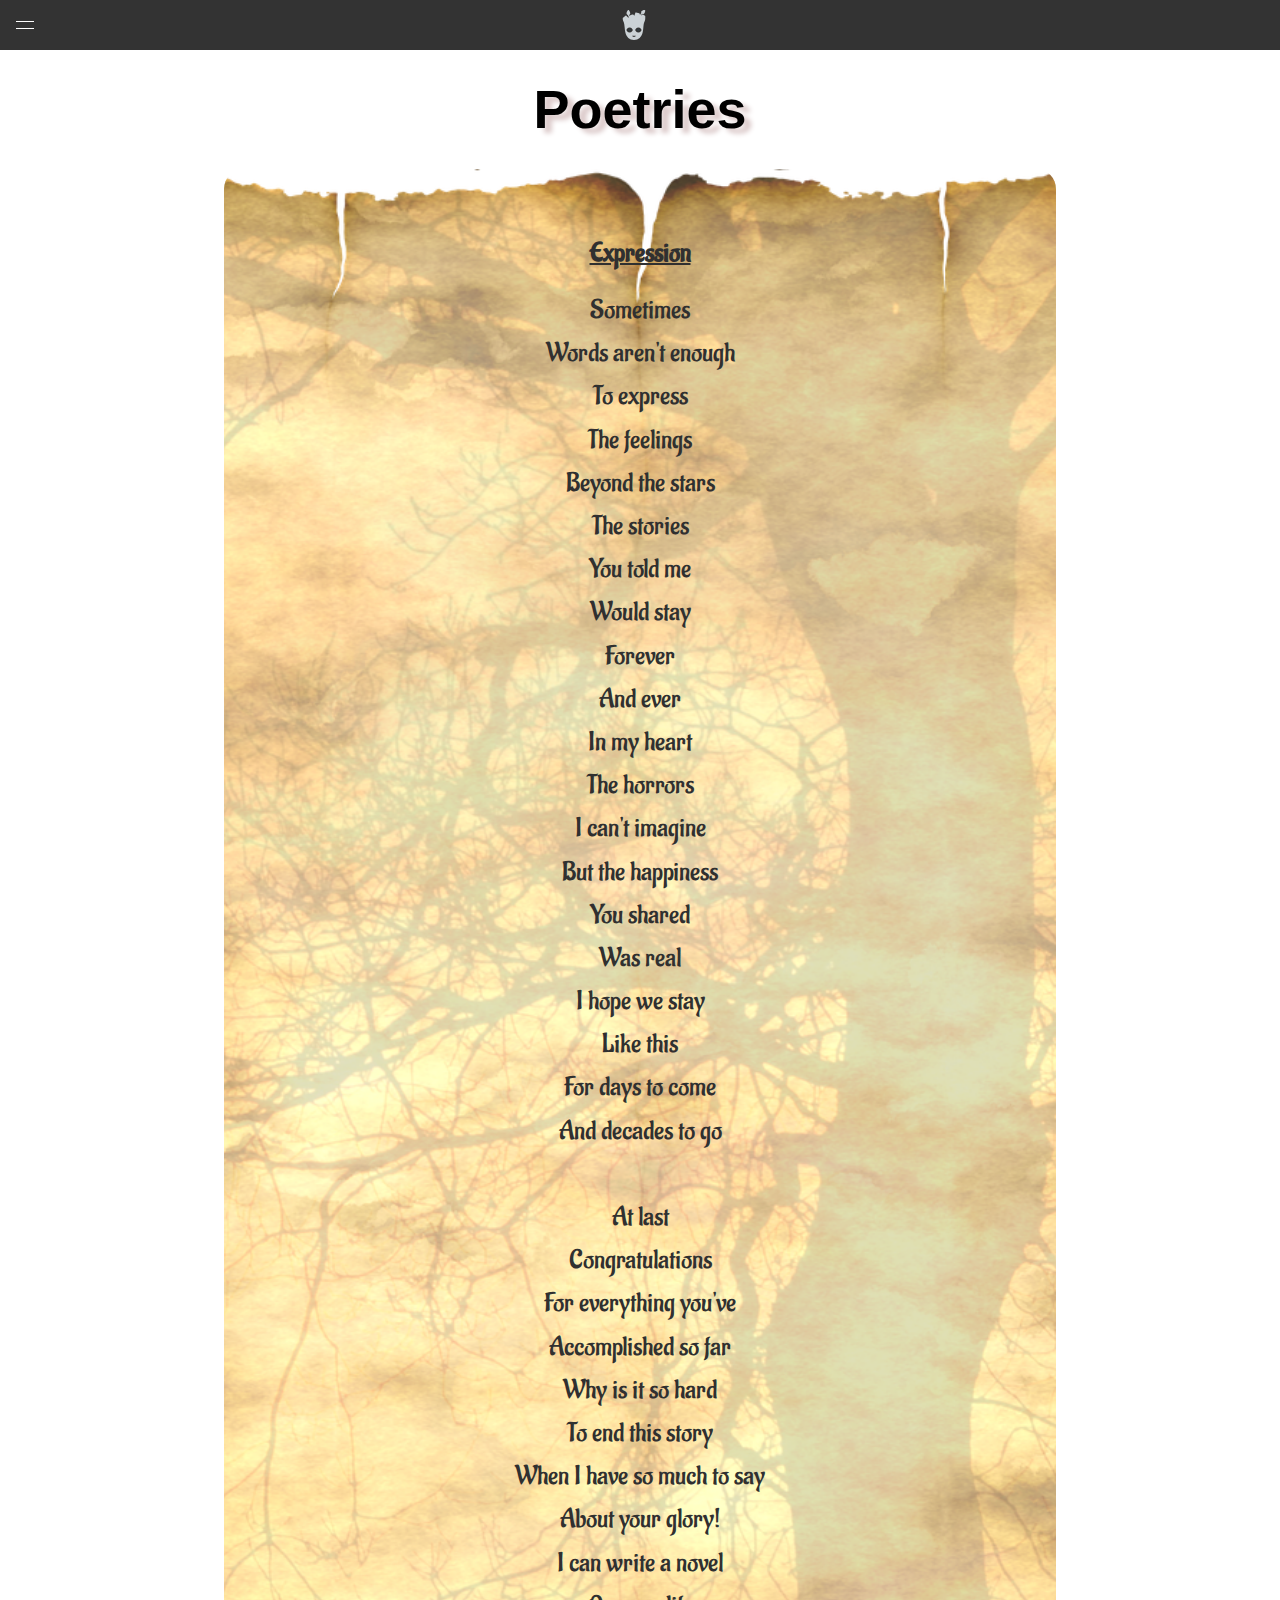
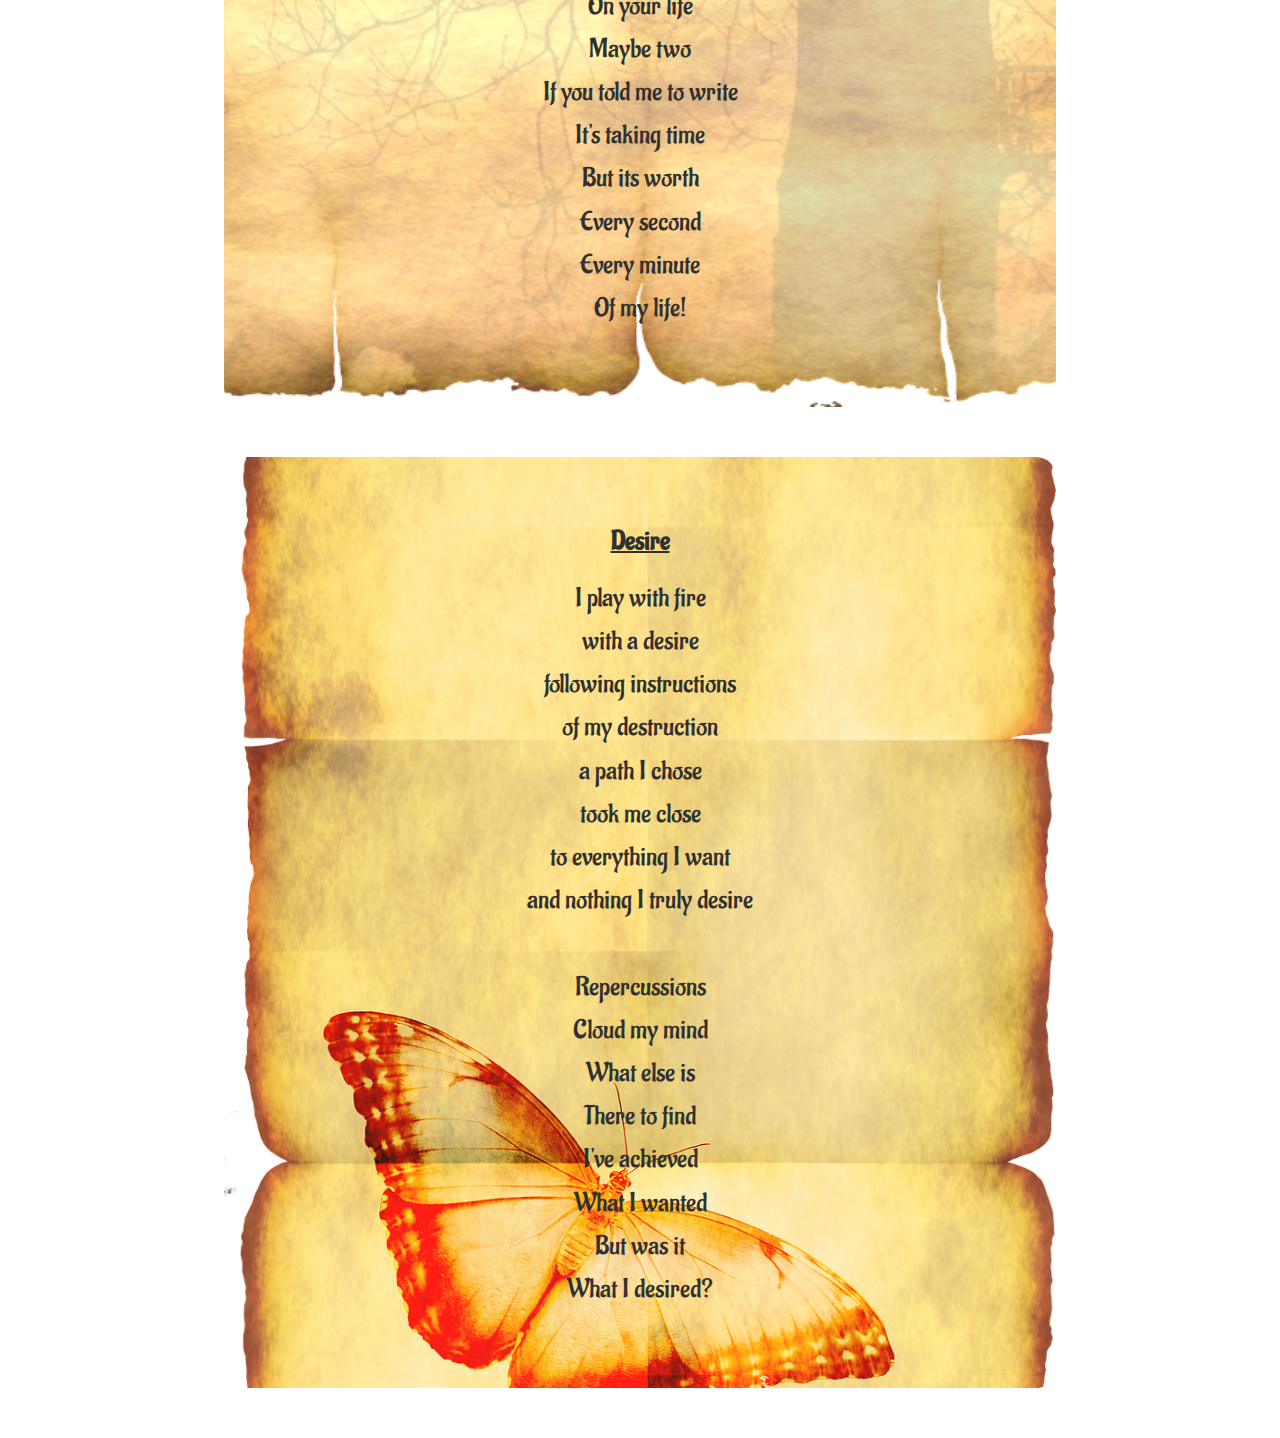
==== poems.html @ 34421e14 "Add files via upload" ====
<!DOCTYPE html>
<html lang="en">
<head>
    <meta charset="UTF-8">
    <meta name="viewport" content="width=device-width, initial-scale=1.0">
    <title>Poems</title>
    <link href="https://fonts.googleapis.com/css?family=Aladin&display=swap" rel="stylesheet">
    <link rel="stylesheet" href="style.css">
    <link rel="stylesheet" href="poem.css">
    <link rel="shortcut icon" type="image/png" href="/favicon.png">
</head>
<body>
<nav>
    <div class="navbar">
        <div class="burger-container">
            <div class="burger">
                <div class="bar topbar"></div>
                <div class="bar bottombar"></div>
            </div>
        </div>
        <div class="logo"><a href="/index.html"><img src="/logo.svg" alt="logo" width="30" height="30"></a></div>
        <ul class="menu">
            <li class="menu-item"><a href="/index.html">Home</a></li>
            <li class="menu-item"><a href="/Book/chp1.html">Book</a></li>
            <li class="menu-item"><a href="/index.html">About</a></li>
            <li class="menu-item"><a href="/index.html">Contact</a></li>
        </ul>
    </div>
</nav>
    <div class="poem-container">
        <h1>
            Poetries
        </h1>
        <div class="poem poem1">
          <h2>  Expression</h2>
<p>
Sometimes<br>
Words aren't enough<br>
To express<br>
The feelings<br>
Beyond the stars<br>
The stories<br>
You told me<br>
Would stay<br>
Forever<br>
And ever<br>
In my heart<br>



The horrors<br>
I can't imagine<br>
But the happiness<br>
You shared<br>
Was real<br>
I hope we stay<br>
Like this<br>
For days to come<br>
And decades to go<br>


<br>
At last<br>
Congratulations<br>
For everything you've<br>
Accomplished so far<br>
Why is it so hard<br>
To end this story<br>
When I have so much to say<br>
About your glory!<br>


I can write a novel<br>
On your life<br>
Maybe two<br>
If you told me to write<br>
It's taking time<br>
But its worth<br>
Every second<br>
Every minute<br>
Of my life!</p>
        </div>
        <div class="poem poem2">
        <h2>Desire</h2>
            <p>

I play with fire<br>
with a desire<br>
following instructions<br>
of my destruction<br>
a path I chose<br>
took me close<br>
to everything I want<br>
and nothing I truly desire<br><br>



Repercussions<br>
Cloud my mind<br>
What else is<br>
There to find<br>
I've achieved<br>
What I wanted<br>
But was it<br>
What I desired?</p>
        </div>
    </div>

    <script src="/loader.js"></script>
</body>
</html>
---- style.css ----
*,
*::before,
*::after {
    box-sizing: border-box;
}

/* Custom Properties */

:root {
    --ff-primary: 'Source Sans Pro', sans-serif;
    --ff-secondary: 'Source Code Pro', monospace;

    --fw-reg: 300;
    --fw-bold: 900;

    --clr-light: #fff;
    --clr-dark: #303030;
    --clr-accent: #5acc7c;

    --fs-h1: 3rem;
    --fs-h2: 2.25rem;
    --fs-h3: 1.25rem;
    --fs-body: 1rem;

    --bs: 0.25em 0.25em 0.75em rgba(0,0,0,.25),
          0.125em 0.125em 0.25em rgba(0,0,0,.15);
}

@media (min-width: 800px) {
    :root {
        --fs-h1: 4.5rem;
        --fs-h2: 3.75rem;
        --fs-h3: 1.5rem;
        --fs-body: 1.125rem;
    }
}

/* Preload styles */
.preload{
  width: 100%;
  height: 110vh;
  font-family: "Rochester", cursive;
  position: fixed;
  background: rgb(15, 15, 15);
  z-index: 99;
  color: rgb(240, 247, 243);
  text-align: center;
  line-height: 2;
  padding-top: 15vh;
  transition-property: opacity;
  transition-delay: 0.5s;
  transition-duration: 2s;
  overflow: hidden;
  top: 0;
}
.preload img{
  margin: 1em auto;
}
.preload > h2{
  font-family: "Rochester", cursive;
  font-size:2.5em;
  text-shadow: 5px 5px 5px black;
  margin-bottom: 5%;
  transition: all 1s;
}
.preload > h3{
  transition: all 1s;
}
.preload-book {
  top: 10%;
  -webkit-transform: translateY(-50%);
          transform: translateY(-50%);
  position: relative;
  margin: 0 auto;
  border: 5px solid #ecf0f1;
  width: 100px;
  height: 60px;
  transition: all 1s;
}
.book__page {
  position: absolute;
  left: 50%;
  top: -5px;
  margin: 0 auto;
  border-top: 5px solid #ecf0f1;
  border-bottom: 5px solid #ecf0f1;
  border-right: 5px solid #ecf0f1;
  background: #26a69a;
  width: 50px;
  height: 60px;
  -webkit-transform-origin: 0% 50%;
          transform-origin: 0% 50%;
  -webkit-animation: flip 1.2s infinite linear;
          animation: flip 1.2s infinite linear;
  -webkit-animation-fill-mode: forwards;
          animation-fill-mode: forwards;
}
.book__page:nth-child(1) {
  z-index: -1;
  -webkit-animation-delay: 1.4s;
          animation-delay: 1.4s;
}
.book__page:nth-child(2) {
  z-index: -2;
  -webkit-animation-delay: 2.8s;
          animation-delay: 2.8s;
}
.book__page:nth-child(3) {
  z-index: -3;
  -webkit-animation-delay: 4.2s;
          animation-delay: 4.2s;
}

@-webkit-keyframes flip {
  0% {
    -webkit-transform: perspective(600px) rotateY(0deg);
            transform: perspective(600px) rotateY(0deg);
  }
  20% {
    background: #a7ffeb;
  }
  29.9% {
    background: #a7ffeb;
  }
  30% {
    -webkit-transform: perspective(200px) rotateY(-90deg);
            transform: perspective(200px) rotateY(-90deg);
    background: #26a69a;
  }
  54.999% {
    opacity: 1;
  }
  55% {
    opacity: 0;
  }
  60% {
    -webkit-transform: perspective(200px) rotateY(-180deg);
            transform: perspective(200px) rotateY(-180deg);
    background: #26a69a;
  }
  100% {
    -webkit-transform: perspective(200px) rotateY(-180deg);
            transform: perspective(200px) rotateY(-180deg);
    background: #26a69a;
  }
}

@keyframes flip {
  0% {
    -webkit-transform: perspective(600px) rotateY(0deg);
            transform: perspective(600px) rotateY(0deg);
  }
  20% {
    background: #a7ffeb;
  }
  29.9% {
    background: #a7ffeb;
  }
  30% {
    -webkit-transform: perspective(200px) rotateY(-90deg);
            transform: perspective(200px) rotateY(-90deg);
    background: #26a69a;
  }
  54.999% {
    opacity: 1;
  }
  55% {
    opacity: 0;
  }
  60% {
    -webkit-transform: perspective(200px) rotateY(-180deg);
            transform: perspective(200px) rotateY(-180deg);
    background: #26a69a;
  }
  100% {
    -webkit-transform: perspective(200px) rotateY(-180deg);
            transform: perspective(200px) rotateY(-180deg);
    background: #26a69a;
  }
}
/* General styles */

body {
    background: var(--clr-light);
    color: var(--clr-dark);
    margin: 0;
    font-family: var(--ff-primary);
    font-size: var(--fs-body);
    line-height: 1.6;
}

section {
    padding: 5em 2em;
}

img {
    display: block;
    max-width: 100%;
}

strong{ font-weight: var(--fw-bold); }

.btn {
  display: inline-block;
  padding: .5em 2.5em;
  background: var(--clr-accent);
  color: var(--clr-dark);
  text-decoration: none;
  cursor: pointer;
  font-size: .8rem;
  text-transform: uppercase;
  letter-spacing: 2px;
  font-weight: var(--fw-bold);
  transition: transform 200ms ease-in-out;
}

.btn:hover {
  transform: scale(1.1);
}

/* Typography */

h1,
h2,
h3 {
    line-height: 1.1;
    margin: 0;
}

h1 { font-size: var(--fs-h1) }
h2 { font-size: var(--fs-h2) }
h3 { font-size: var(--fs-h3) }

.section-title{
    margin-bottom: .25em;
}

.section-title-intro{
    font-weight: var(--fw-reg);
}

.section-title-intro strong{
    display: block;
}

.section-subtitle{
    margin:0;
    font-size: var(--fs-h3);
}

.section-subtitle-intro,
.section-subtitle-about{
    background: var(--clr-accent);
    font-family: var(--ff-secondary);
    padding: .25em 1em;
    margin-bottom: 1em;
}

/* header */
.navbar{
    position: fixed;
    display: block;
    height: 50px;
    width: 100%;
    top: 0;
    left: 0;
    overflow: hidden;
    background: rgba(0, 0, 0, 0.8);
    transition: all 0.5s ease-out, background 1s ease-out;
    transition-delay: 0.2s;
    z-index: 1;
  }
  .burger-container{
    position: relative;
    display: inline-block;
    height: 50px;
    width: 50px;
    cursor: pointer;
    -webkit-transform: rotate(0deg);
            transform: rotate(0deg);
    -webkit-transition: all 0.3s cubic-bezier(0.4, 0.01, 0.165, 0.99);
    transition: all 0.3s cubic-bezier(0.4, 0.01, 0.165, 0.99);
    -webkit-user-select: none;
       -moz-user-select: none;
        -ms-user-select: none;
            user-select: none;
    -webkit-tap-highlight-color: transparent;
  }
  .burger{
    width: 18px;
    height: 8px;
    position: relative;
    display: block;
    margin: -4px auto 0;
    top: 50%;
  }
  .bar{
    width: 100%;
    height: 1px;
    display: block;
    position: relative;
    background: #FFF;
    -webkit-transition: all 0.3s cubic-bezier(0.4, 0.01, 0.165, 0.99);
    transition: all 0.3s cubic-bezier(0.4, 0.01, 0.165, 0.99);
    -webkit-transition-delay: 0s;
            transition-delay: 0s;
  }
  .topbar{
    transform: translateY(0px) rotate(0deg);
  }
  .bottombar{
    transform: translateY(6px) rotate(0deg);
  }
  .menu{
    position: relative;
    display: block;
    padding: 0px 48px 0;
    list-style: none;
    margin-top: 50px;
  }
  li.menu-item{
    border-bottom: 1px solid #333;
    margin-top: 8px;
    margin-bottom: 5px;
    -webkit-transform: scale(1.15) translateY(-30px);
            transform: scale(1.15) translateY(-30px);
    opacity: 0;
    -webkit-transition: opacity 0.6s cubic-bezier(0.4, 0.01, 0.165, 0.99), -webkit-transform 0.5s cubic-bezier(0.4, 0.01, 0.165, 0.99);
    transition: opacity 0.6s cubic-bezier(0.4, 0.01, 0.165, 0.99), -webkit-transform 0.5s cubic-bezier(0.4, 0.01, 0.165, 0.99);
    transition: transform 0.5s cubic-bezier(0.4, 0.01, 0.165, 0.99), opacity 0.6s cubic-bezier(0.4, 0.01, 0.165, 0.99);
    transition: transform 0.5s cubic-bezier(0.4, 0.01, 0.165, 0.99), opacity 0.6s cubic-bezier(0.4, 0.01, 0.165, 0.99), -webkit-transform 0.5s cubic-bezier(0.4, 0.01, 0.165, 0.99);
  }
  .navbar ul.menu li.menu-item:nth-child(1) {
    -webkit-transition-delay: 0.49s;
    transition-delay: 0.49s;
  }
  .navbar ul.menu li.menu-item:nth-child(2) {
    -webkit-transition-delay: 0.42s;
    transition-delay: 0.42s;
  }
  .navbar ul.menu li.menu-item:nth-child(3) {
    -webkit-transition-delay: 0.35s;
    transition-delay: 0.35s;
  }
  .navbar ul.menu li.menu-item:nth-child(4) {
    -webkit-transition-delay: 0.28s;
    transition-delay: 0.28s;
  }
  .navbar ul.menu li.menu-item:nth-child(5) {
    -webkit-transition-delay: 0.21s;
    transition-delay: 0.21s;
  }
  .navbar ul.menu li.menu-item:nth-child(6) {
    -webkit-transition-delay: 0.14s;
    transition-delay: 0.14s;
  }
  .navbar ul.menu li.menu-item:nth-child(7) {
    -webkit-transition-delay: 0.07s;
    transition-delay: 0.07s;
  }
  .navbar ul.menu li.menu-item a {
    display: block;
    position: relative;
    color: lightgrey;
    font-family: var(--ff-primary);
    font-weight: var(--fw-bold);
    text-decoration: none;
    font-size: 20px;
    line-height: 2.35;
    font-weight: 200;
    width: 100%;
    padding-left:20px;
  }
  .navbar ul.menu li.menu-item a:hover{
    color: #fff;
  }
  .logo:hover{
    background-color: rgb(0, 0, 0);
    border-radius: 5px;
  }
  .menu-opened{
    height: 100%;
    background-color: #000;
    -webkit-transition: all 0.3s ease-in, background 0.5s ease-in;
    transition: all 0.3s ease-in, background 0.5s ease-in;
    -webkit-transition-delay: 0.25s;
            transition-delay: 0.25s;
  }
  .navbar.menu-opened .burger-container {
    -webkit-transform: rotate(90deg);
    transform: rotate(90deg);
  }
  .navbar.menu-opened .burger-container .burger .bar {
    -webkit-transition: all 0.4s cubic-bezier(0.4, 0.01, 0.165, 0.99);
    transition: all 0.4s cubic-bezier(0.4, 0.01, 0.165, 0.99);
    -webkit-transition-delay: 0.2s;
    transition-delay: 0.2s;
  }
  .navbar.menu-opened .burger-container .burger .topbar {
    -webkit-transform: translateY(4px) rotate(45deg);
    transform: translateY(4px) rotate(45deg);
  }
  .navbar.menu-opened .burger-container .burger .bottombar {
    -webkit-transform: translateY(3px) rotate(-45deg);
            transform: translateY(3px) rotate(-45deg);
  }
  .navbar.menu-opened ul.menu li.menu-item {
    -webkit-transform: scale(1) translateY(0px);
    transform: scale(1) translateY(0px);
    opacity: 1;
  }
  .logo{
    position: absolute;
    text-align: center;
    top:0;
    left: 48%;
    padding:5px;
    padding-top:10px;
    transition: all 1s;
    cursor: pointer;
  }

/* Intro Section */

.intro{
    position: relative;
    margin-top: 50px;
}

.intro-img{
    box-shadow: var(--bs);
}

.section-subtitle-intro{
    display: inline-block;
}

@media (min-width: 600px) {
    .intro {
        display: grid;
        width: min-content;
        margin: 0 auto;
        grid-column-gap: 1em;
        grid-template-areas:
            "img title"
            "img subtitle";
        grid-template-columns: min-content max-content;
        margin-top: 50px;
    }

    .intro-img {
        grid-area: img;
        min-width: 250px;
        position: relative;
    }

    .section-subtitle-intro {
        align-self: start;
        grid-column: -1 / 1;
        grid-row: 2;
        text-align: right;
        position: relative;
        left: -1.5em;
        width: calc(100% + 1.5em);
    }
}

/* Book Section */
.my-book{
    background-color: var(--clr-dark);
    background-image: url(/images/book-back.jpg);
    background-size: cover;
    background-position: center;
    background-blend-mode: multiply;
    color: var(--clr-light);
    text-align: center;
}

.section-title-book, .section-title-about{
    color:var(--clr-accent);
    position: relative;
}

.section-title-book::after,
.section-title-about::after {
    content: '';
    display: block;
    width: 2em;
    height: 1px;
    margin: 0.5em auto 1em;
    background: var(--clr-light);
    opacity: 0.25;
}
.book-container{
  margin-bottom:4em;
}

.books{
  max-width: 600px;
  margin: 0 auto;
}
/* Style for 3d book */

.book {
    position: relative;
    width: 30vh;
    height: 40vh;
    margin: 30px auto;
    margin-bottom:50px;
    border-radius: 2px 4px 4px 2px;
    box-shadow: 0 0 5px 0 rgba(0, 0, 0, 0.2), -1px 4px 4px 0 rgba(0, 0, 0, 0.3);
    background: #1e1e1e;
    background: url("/images/book-cover.jpg") no-repeat center center/cover;
    /* background: linear-gradient(45deg, #1e1e1e 0%, #4f4f4f 100%); */
    filter: progid:DXImageTransform.Microsoft.gradient( startColorstr='#1e1e1e', endColorstr='#4f4f4f',GradientType=1 );
}

.book:before {
    content: '';
    display: block;
    position: absolute;
    width: 20px;
    top: 0;
    left: 0;
    bottom: 0;
    border-radius: 2px 0 0 2px;
    /* http://colorzilla.com/gradient-editor/#ffffff+45,000000+49&0+0,0.15+20,0.15+84,0+100 */
    background: -webkit-gradient(linear, left top, right top, from(rgba(255, 255, 255, 0)), color-stop(20%, rgba(255, 255, 255, 0.1)), color-stop(45%, rgba(255, 255, 255, 0.1)), color-stop(49%, rgba(0, 0, 0, 0.15)), color-stop(84%, rgba(0, 0, 0, 0.15)), to(rgba(0, 0, 0, 0)));
    background: linear-gradient(to right, rgba(255, 255, 255, 0) 0%, rgba(255, 255, 255, 0.1) 20%, rgba(255, 255, 255, 0.1) 45%, rgba(0, 0, 0, 0.15) 49%, rgba(0, 0, 0, 0.15) 84%, rgba(0, 0, 0, 0) 100%);
    filter: progid:DXImageTransform.Microsoft.gradient( startColorstr='#00ffffff', endColorstr='#00000000',GradientType=1 );
  }

  /* Poem section */
  .my-poems{
    text-align: center;
    min-height: 70vh;
    background-color: var(--clr-light);
    background-image: url(/poem-back.jpg);
    background-blend-mode: multiply;
  }
  .poems p{
    max-width:450px;
    margin: 2em auto;
    font-size: large;
  }
  .my-poems .btn{
    margin-top: 3em;;
  }

  /* About Groot */

  .about-container{
    background-color: var(--clr-dark);
    background-size: cover;
    background-blend-mode: multiply;
    color: var(--clr-light);
    text-align: center;
  }
  .about-groot {
    max-width: 1000px;
    margin: 0 auto;
}

.about-groot-img {
  margin: auto;
    box-shadow: var(--bs);
}
@media (min-width: 600px) {
    .about-groot {
        display: grid;
        grid-template-columns: 1fr 200px;
        grid-template-areas:
            "title img"
            "subtitle img"
            "text img";
        grid-column-gap: 2em;
    }

    .section-title-about {
        grid-area: title;
    }

    .section-subtitle-about {
        grid-column: 1 / -1;
        grid-row: 2;
        position: relative;
        left: -1em;
        /* width: calc(50% + 2em); */
        padding-left: 1em;
        padding-right: calc(200px + 2em);
    }

    .about-groot-img {
        grid-area: img;
        position: relative;
        margin: 0 auto;
    }
}

/* Footer */

.footer {
  background: #111;
  color: var(--clr-accent);
  text-align: center;
  padding: 2.5em 0;
}

.footer a {
  color: inherit;
  text-decoration: none;
}

.footer-link {
  font-size: var(--fs-h3);
  font-weight: var(--fw-bold);
}

.footer-link:hover,
.social-list-link:hover {
  opacity: .7;
}

.footer-link:hover {
  text-decoration: underline;
}

.social-list {
  list-style: none;
  display: flex;
  justify-content: center;
  margin: 2em 0;
  padding: 0;
}
---- poem.css ----
.poem-container h1{
    font-family:"Mukta", sans-serif;
    color:#000;
    font-weight:bold;
    font-size:3em;
    text-align: center;
    margin-top: 80px;
    margin-bottom: 30px;
    text-shadow:7px 5px 5px rgb(219, 201, 201);
}
.poem-container{
    display: flex;
    flex-direction: column;
    justify-content: space-evenly;
    align-items: center;
    text-align: center;
}
.poem p,.poem h2{
    font-family: 'Aladin', cursive;
    margin-top: 20px;
    font-size:1.2em;
}
.poem h2{
    text-decoration: underline;
    font-size:1.6em;
}
.poem{
    padding: 30px;
    width: 92%;
    padding: 50px;
    border-radius: 20px;
}
.poem1{
    min-height:80vh;
    background: url("/images/poemsimg3.png") no-repeat center  center/cover;
}
.poem2{
    min-height:80vh;
    margin-top:50px;
    padding-top: 50px;
    margin-bottom: 50px;
    background: url("/images/poemsimg2.png") no-repeat center center/cover;
}

@media screen and (min-width:820px){
    .poem p,.poem h2{
        font-size:1.5em;
    }
    .poem{
        width: 65%;
    }
}
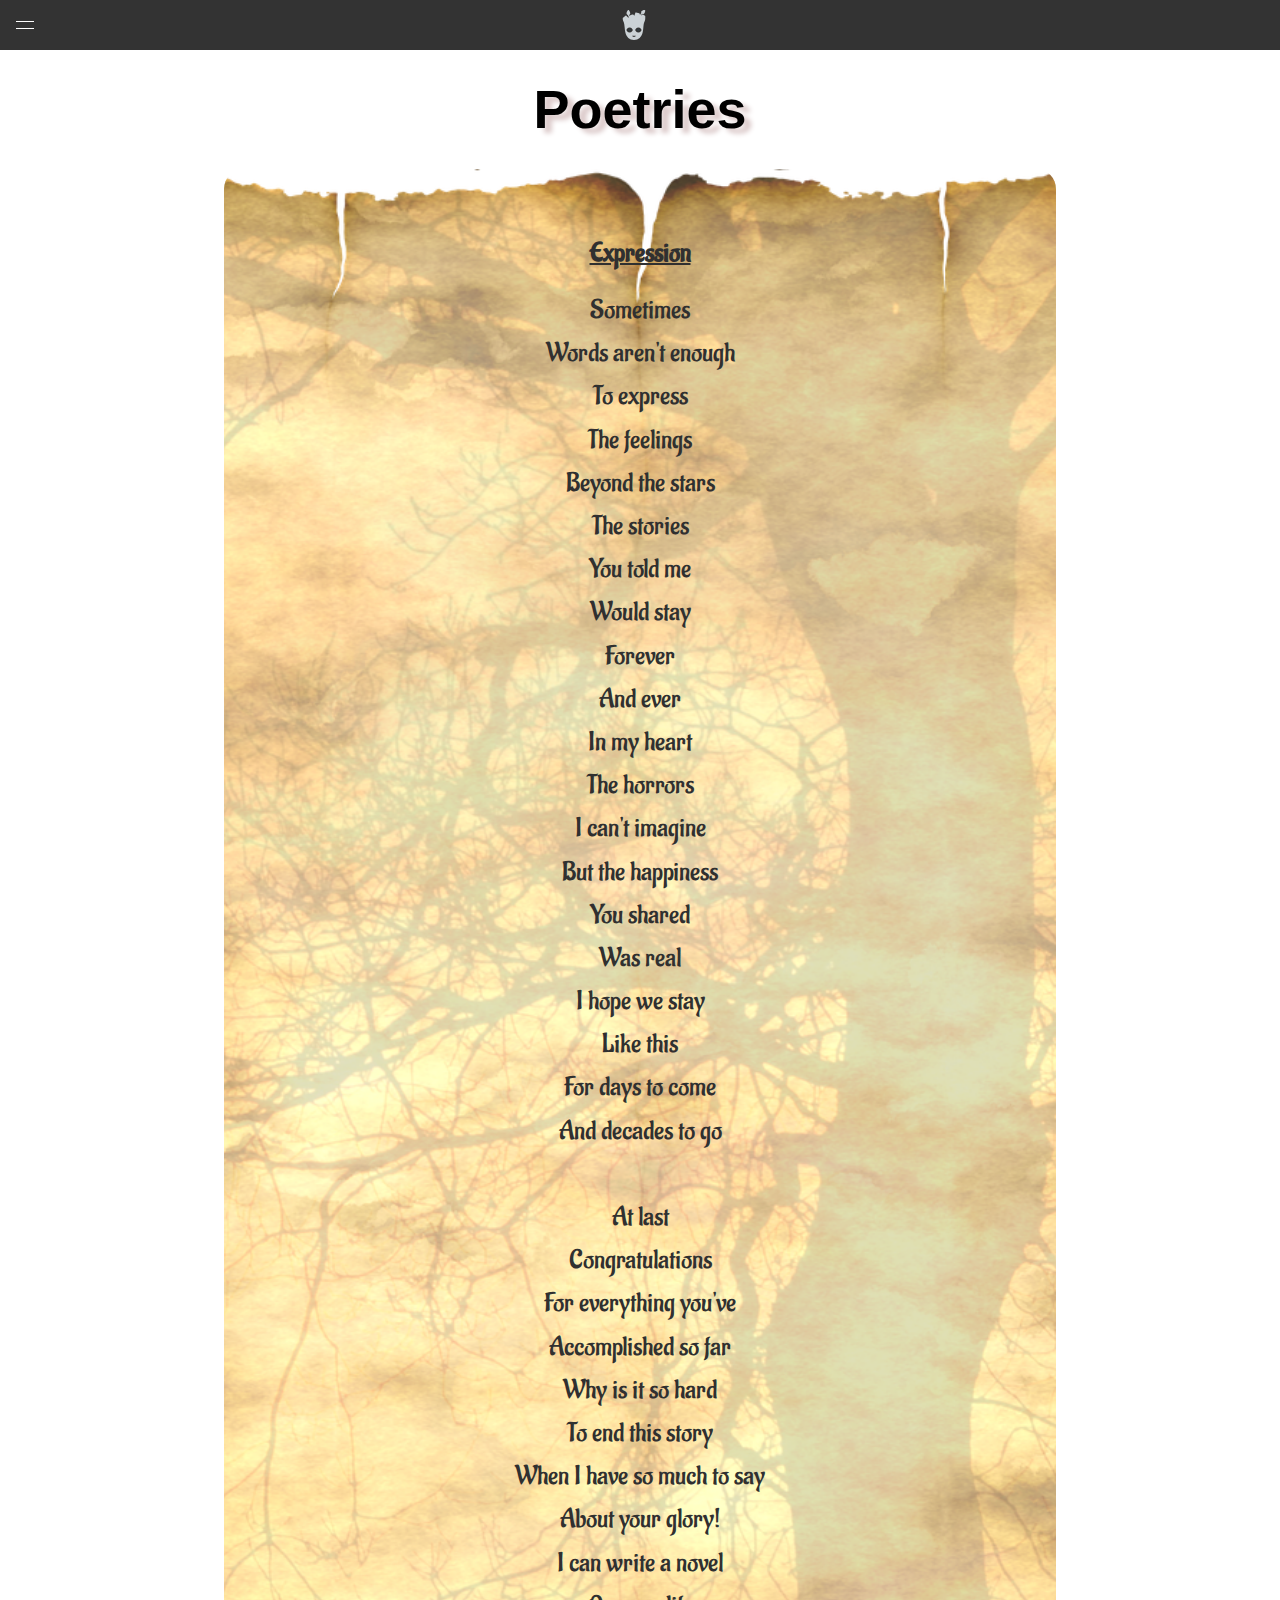
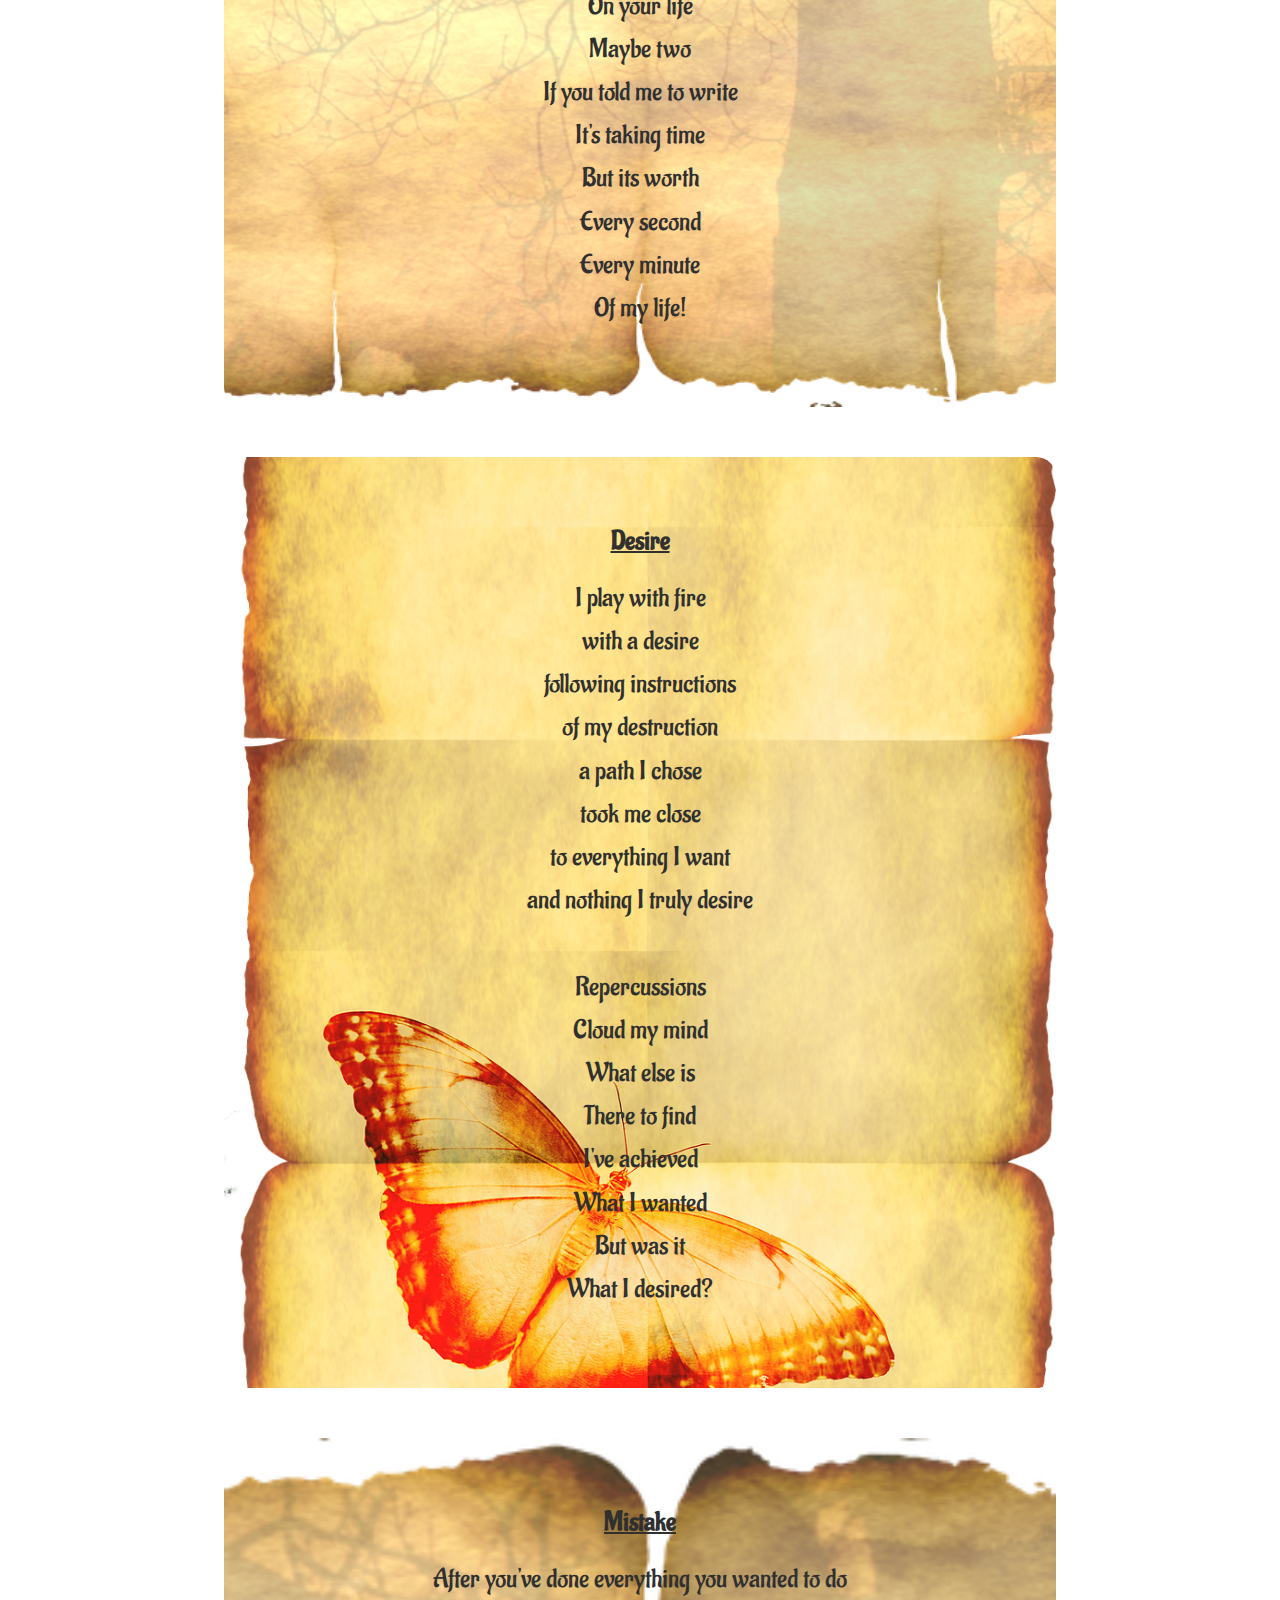
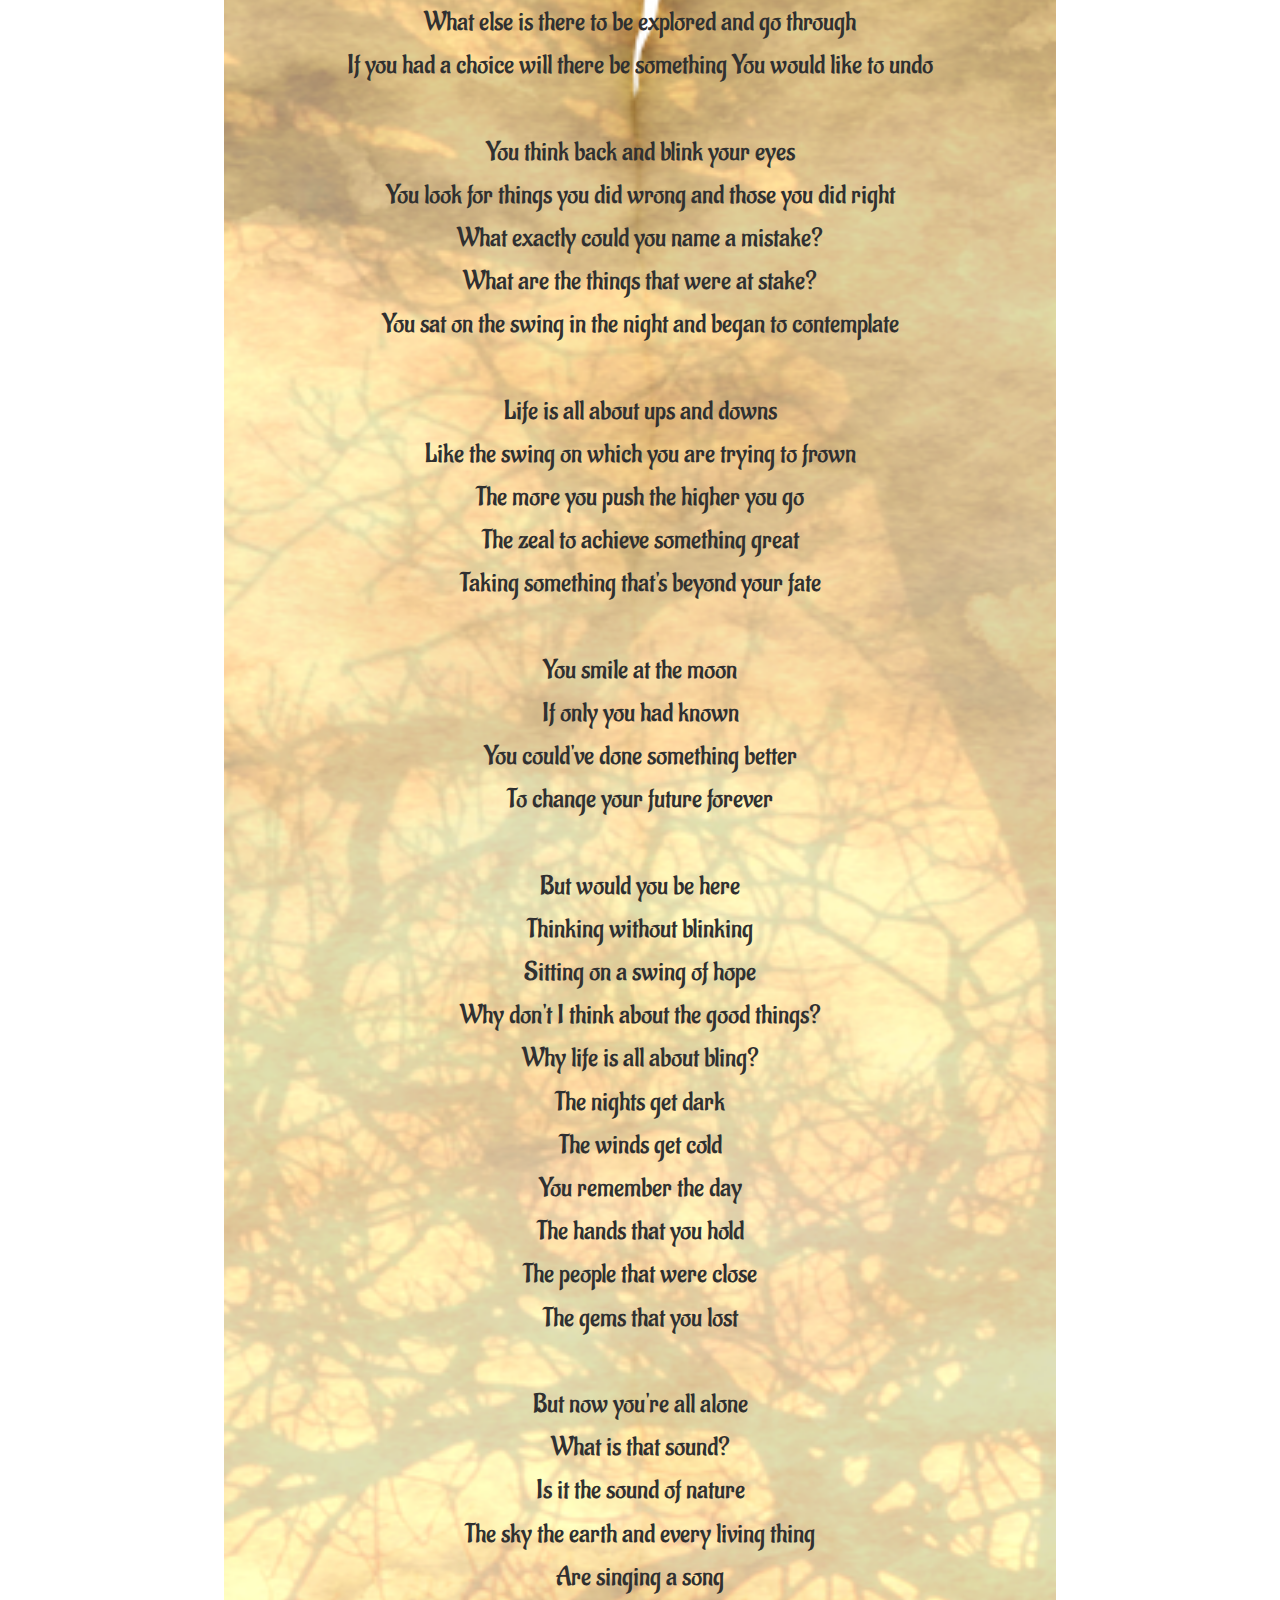
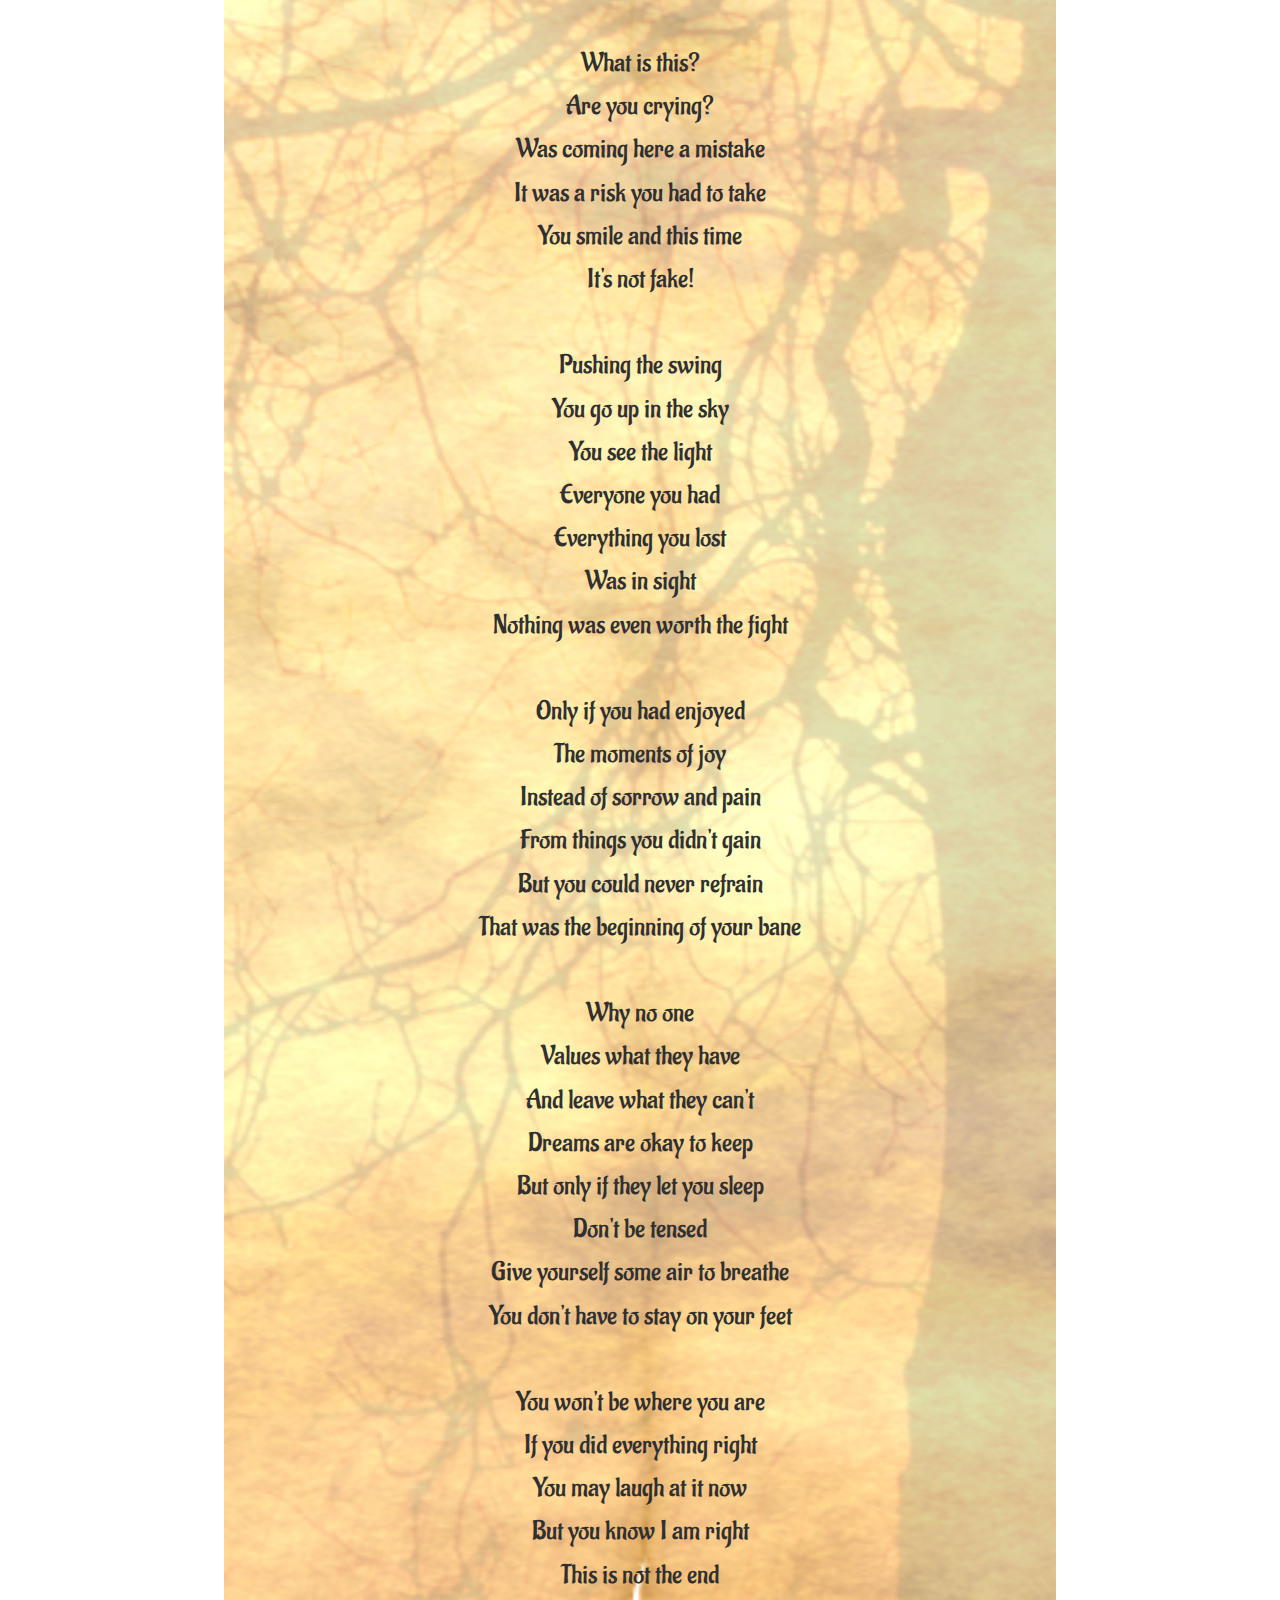
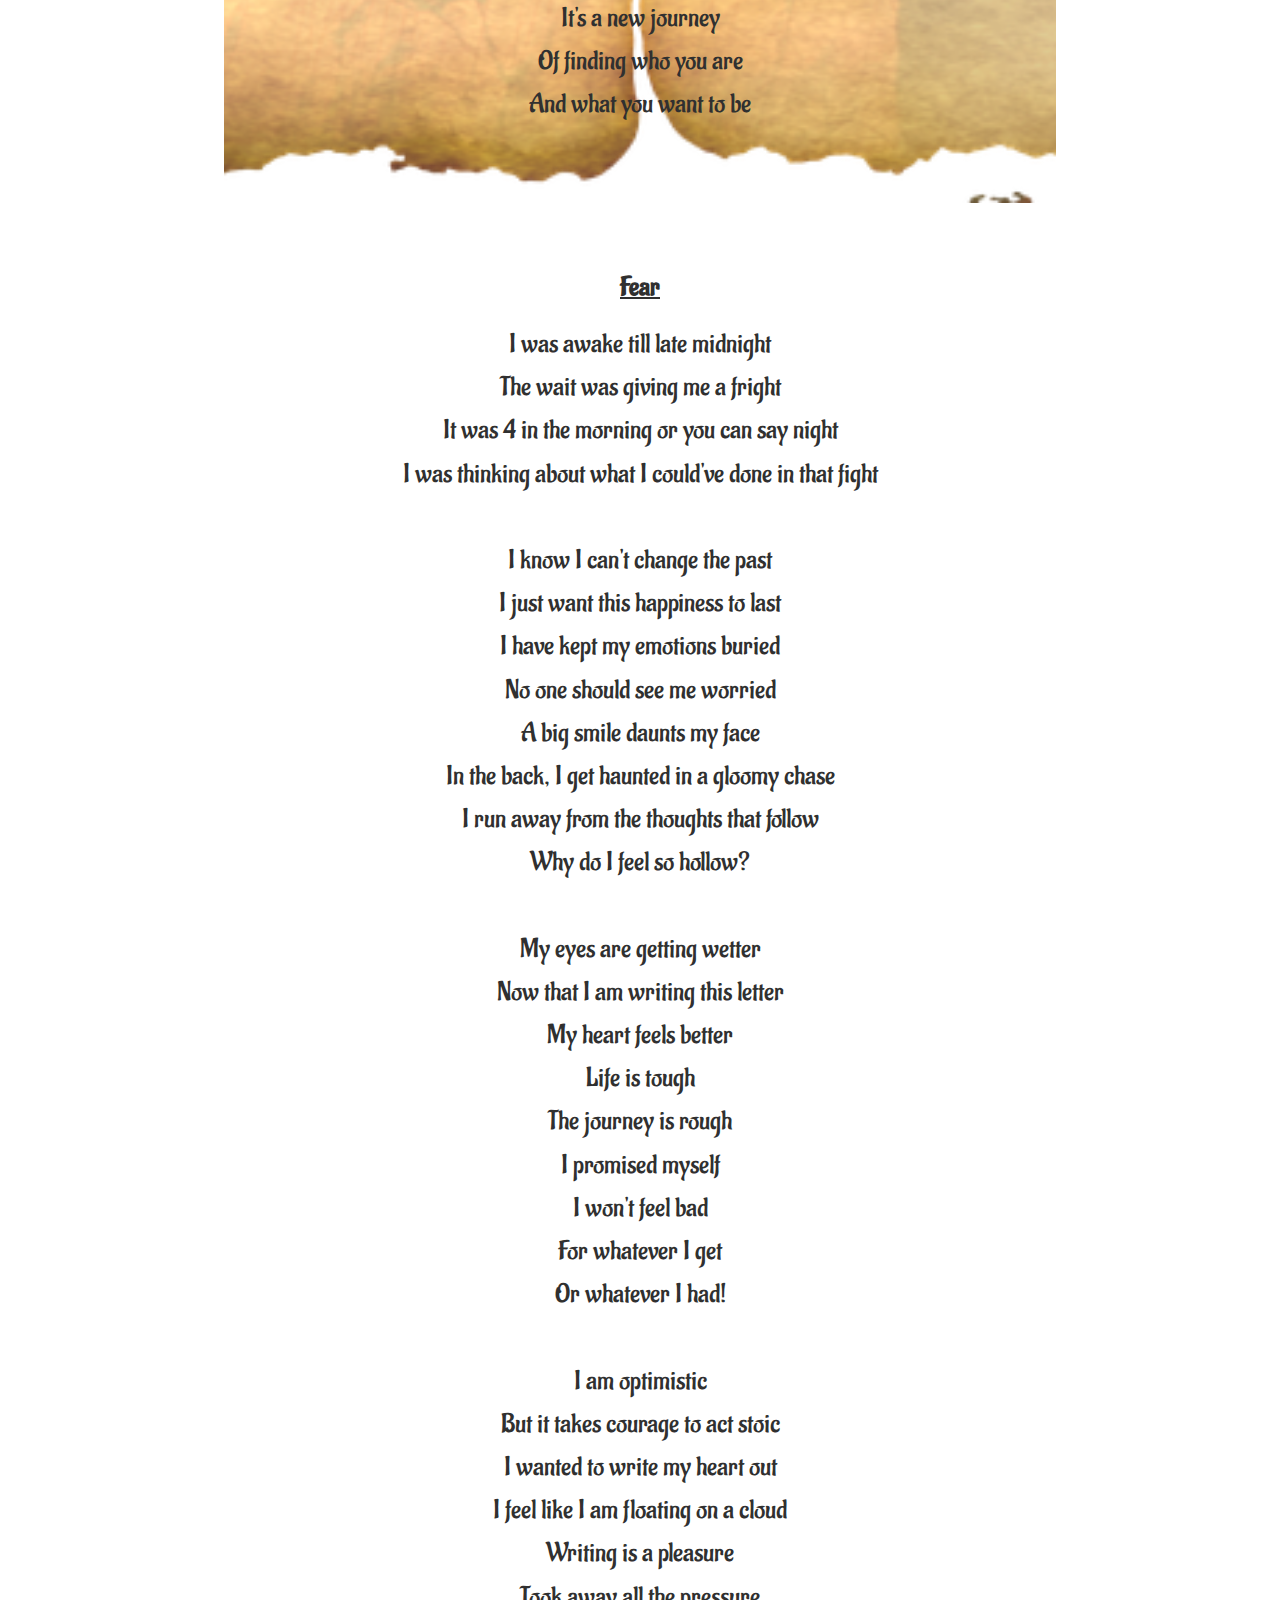
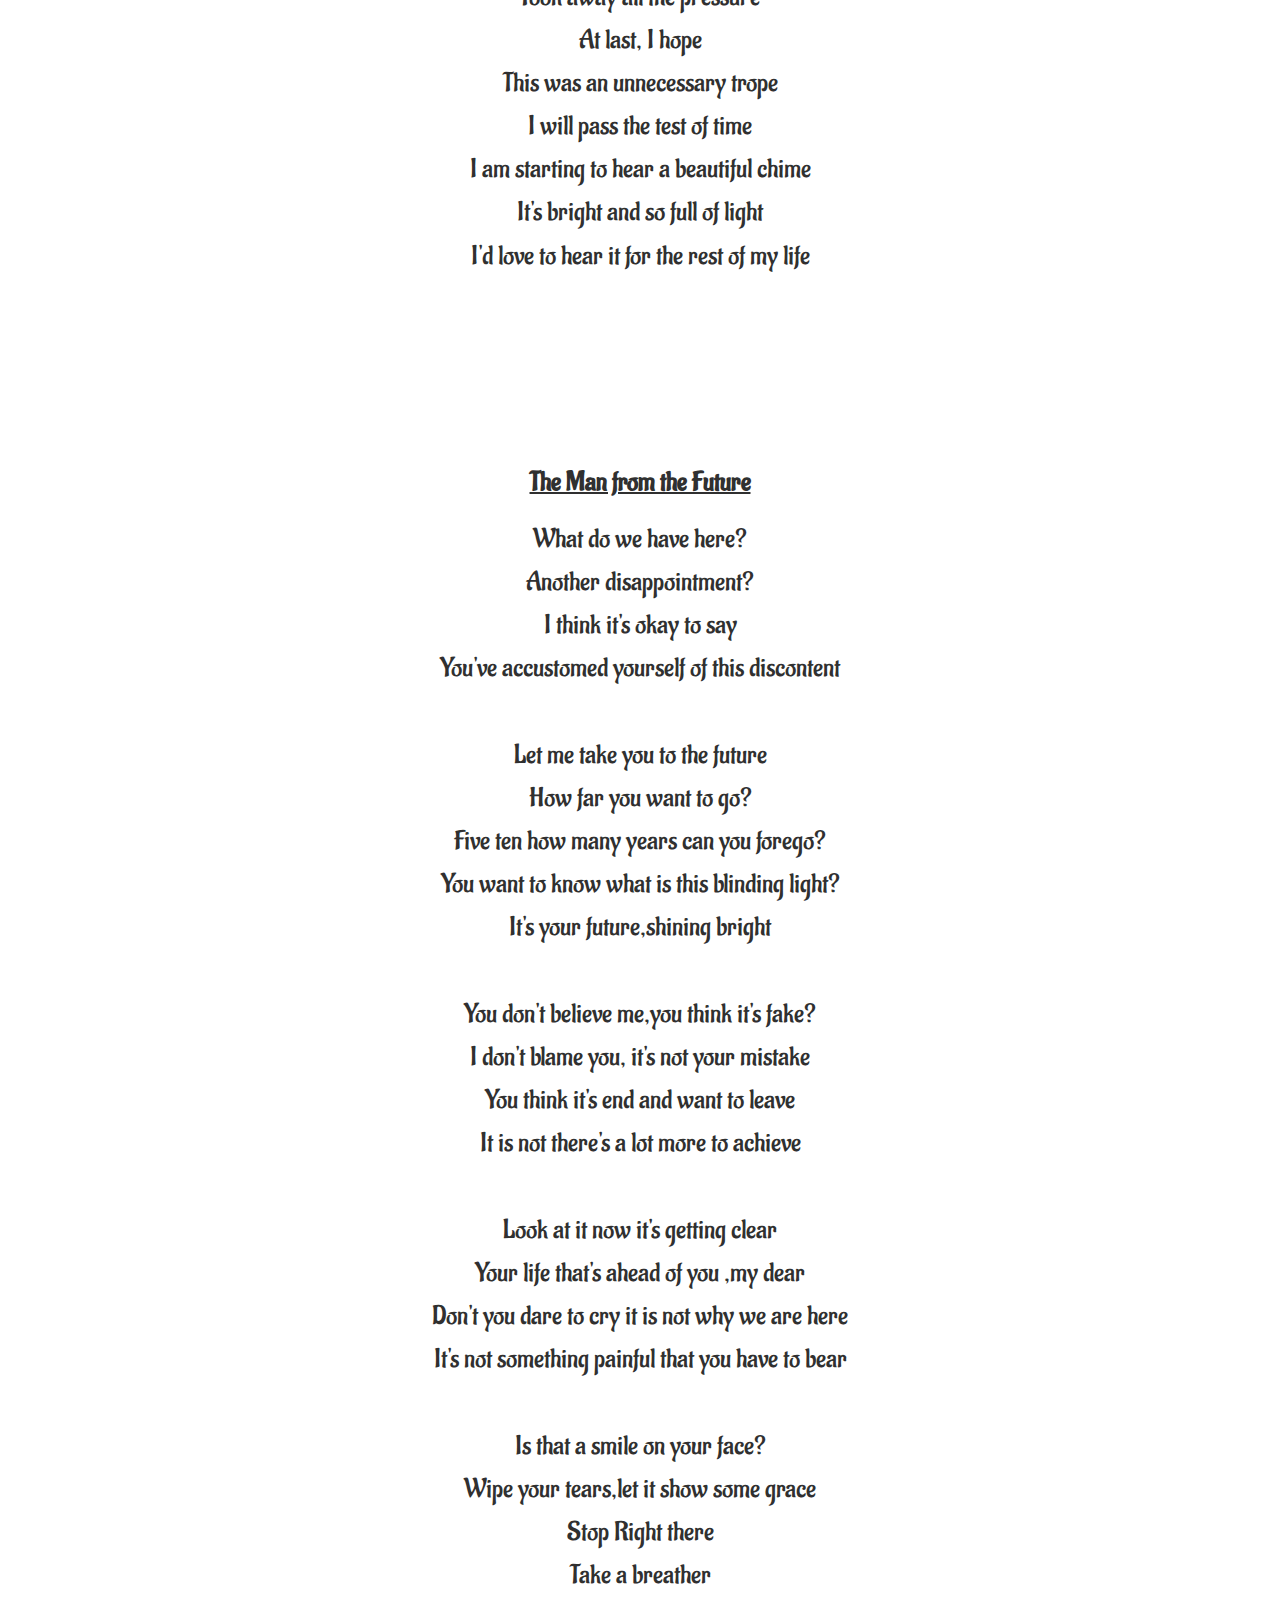
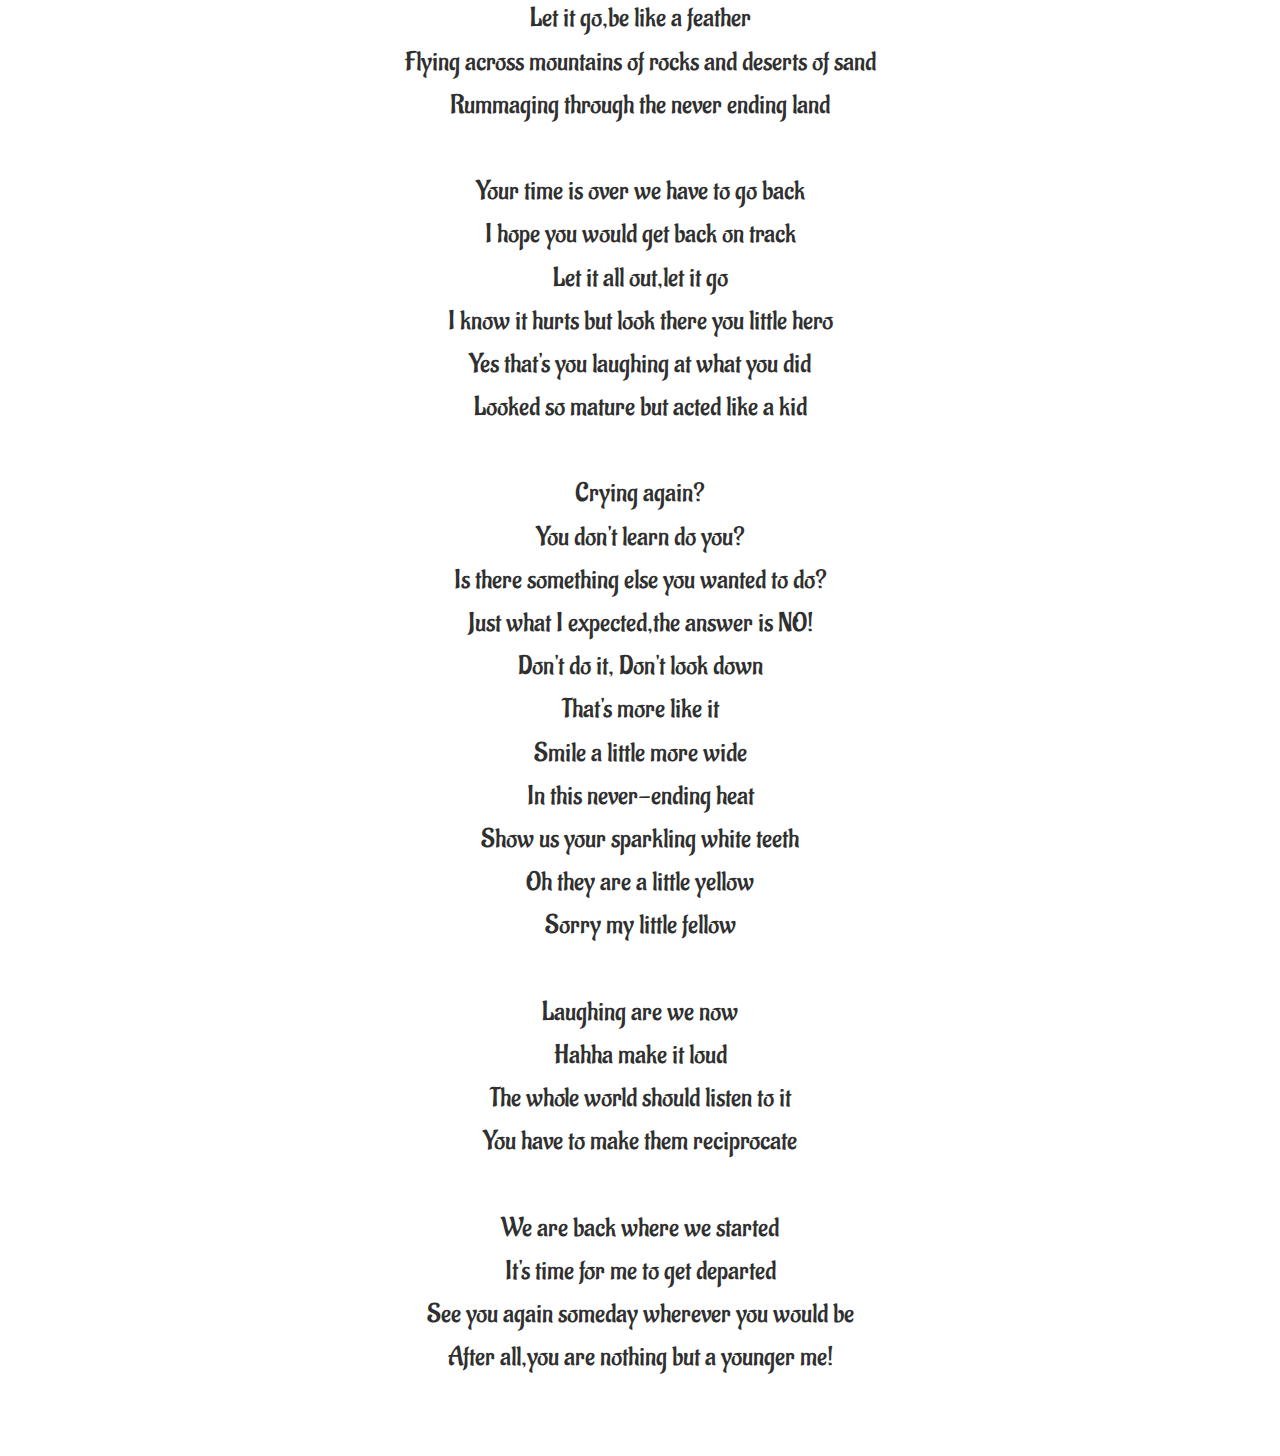
==== commit c1679261: "Update poems.html" ====
--- a/poems.html
+++ b/poems.html
@@ -104,8 +104,197 @@
 But was it<br>
 What I desired?</p>
         </div>
+<div class="poem poem3">
+        <h2>Mistake</h2>
+                    <p>
+            After you've done everything you wanted to do <br>
+            What else is there to be explored and go through<br>
+            If you had a choice will there be something 
+            You would like to undo <br> 
+            <br>
+You think back and blink your eyes <br>
+You look for things you did wrong and those you did right <br>
+ What exactly could you name a mistake?<br>
+  What are the things that were at stake?<br>
+   You sat on the swing in the night and began to contemplate
+    <br>
+ <br>
+Life is all about ups and downs <br>
+Like the swing on which you are trying to frown  <br>
+The more you push the higher you go <br>
+The zeal to achieve something great <br>
+Taking something that's beyond your fate <br>
+<br>
+You smile at the moon <br>
+If only you had known <br>
+You could've done something better <br>
+To change your future forever 
+<br><br>
+But would you be here <br>
+Thinking without blinking <br>
+Sitting on a swing of hope <br>
+Why don't I think about the good things? <br>
+Why life is all about bling? <br>
+The nights get dark <br>
+The winds get cold <br>
+You remember the day <br>
+The hands that you hold <br>
+The people that were close <br>
+The gems that you lost <br>
+<br>
+But now you're all alone <br>
+What is that sound?<br>
+Is it the sound of nature<br>
+The sky the earth and every living thing <br>
+Are singing a song 
+<br>
+<br>
+What is this? <br>
+Are you crying? <br>
+Was coming here a mistake<br>
+It was a risk you had to take <br>
+You smile and this time<br>
+It's not fake!<br>
+<br>
+Pushing the swing <br>
+You go up in the sky <br>
+You see the light <br>
+Everyone you had<br>
+Everything you lost <br>
+Was in sight <br>
+Nothing was even worth the fight<br>
+<br>
+Only if you had enjoyed <br>
+The moments of joy <br>
+Instead of sorrow and pain <br>
+From things you didn't gain <br>
+But you could never refrain <br>
+That was the beginning of your bane <br>
+<br>
+Why no one <br>
+Values what they have<br>
+And leave what they can't <br>
+Dreams are okay to keep <br>
+But only if they let you sleep <br>
+Don't be tensed <br>
+Give yourself some air to breathe<br>
+You don't have to stay on your feet <br>
+<br>
+You won't be where you are <br>
+If you did everything right<br>
+You may laugh at it now <br>
+But you know I am right<br>
+This is not the end <br>
+It's a new journey <br>
+Of finding who you are <br>
+And what you want to be        
+   </p>
+        </div>
+<div class="poem poem4">
+        <h2>Fear</h2>
+                    <p>
+            I was awake till late midnight <br>
+            The wait was giving me a fright<br>
+            It was 4 in the morning or you can say night<br>
+            I was thinking about what I could've done in that fight
+            <br><br>
+I know I can't change the past <br>
+I just want this happiness to last <br>
+I have kept my emotions buried <br>
+No one should see me worried<br>
+A big smile daunts my face <br>
+In the back, I get haunted in a gloomy chase <br>
+I run away from the thoughts that follow <br>
+Why do I feel so hollow?<br>
+<br>
+My eyes are getting wetter <br>
+Now that I am writing this letter<br>
+My heart feels better<br>
+Life is tough <br>
+The journey is rough<br>
+I promised myself <br>
+I won't feel bad <br>
+For whatever I get <br>
+Or whatever I had!<br>
+<br>
+I am optimistic<br>
+But it takes courage to act stoic<br>
+I wanted to write my heart out <br>
+I feel like I am floating on a cloud <br>
+Writing is a pleasure<br>
+Took away all the pressure <br>
+At last, I hope <br>
+This was an unnecessary trope<br>
+I will pass the test of time <br>
+I am starting to hear a beautiful chime <br>
+It's bright and so full of light<br>
+I'd love to hear it for the rest of my life        <br><br>
+   </p>
+        </div>
+<div class="poem poem5">
+        <h2>The Man from the Future</h2>
+                    <p>
+What do we have here? <br>
+Another disappointment? <br>
+I think it's okay to say <br>
+You've accustomed yourself of this discontent <br><br>
+
+Let me take you to the future <br>
+How far you want to go?<br>
+Five ten how many years can you forego?<br>
+You want to know what is this blinding light?<br>
+It's your future,shining bright<br>
+<br>
+You don't believe me,you think it's fake?<br>
+I don't blame you, it's not your mistake<br>
+You think it's end and want to leave <br>
+It is not there's a lot more to achieve<br>
+<br>
+Look at it now it's getting clear <br>
+Your life that's ahead of you ,my dear <br>
+Don't you dare to cry it is not why we are here <br>
+It's not something painful that you have to bear <br>
+<br>
+Is that a smile on your face?<br>
+Wipe your tears,let it show some grace<br>
+Stop Right there <br>
+Take a breather<br>
+Let it go,be like a feather <br>
+Flying across mountains of rocks and deserts of sand <br>
+Rummaging through the never ending land<br>
+<br>
+Your time is over we have to go back <br>
+I hope you would get back on track<br>
+Let it all out,let it go <br>
+I know it hurts but look there you little hero<br>
+Yes that's you laughing at what you did <br>
+Looked so mature but acted like a kid <br>
+<br>
+Crying again?<br>
+You don't learn do you?<br>
+Is there something else you wanted to do?<br>
+Just what I expected,the answer is NO!<br>
+Don't do it, Don't look down <br>
+That's more like it <br>
+Smile a little more wide <br>
+In this never-ending heat <br>
+Show us your sparkling white teeth<br>
+Oh they are a little yellow <br>
+Sorry my little fellow <br>
+<br>
+Laughing are we now <br>
+Hahha make it loud <br>
+The whole world should listen to it <br>
+You have to make them reciprocate<br>
+<br>
+We are back where we started <br>
+It's time for me to get departed<br>
+See you again someday wherever you would be <br>
+After all,you are nothing but a younger me!<br>
+   </p>
+        </div>
     </div>
 
     <script src="/loader.js"></script>
 </body>
-</html>+</html>
--- a/poem.css
+++ b/poem.css
@@ -30,7 +30,7 @@
     padding: 50px;
     border-radius: 20px;
 }
-.poem1{
+.poem1, .poem3{
     min-height:80vh;
     background: url("/images/poemsimg3.png") no-repeat center  center/cover;
 }
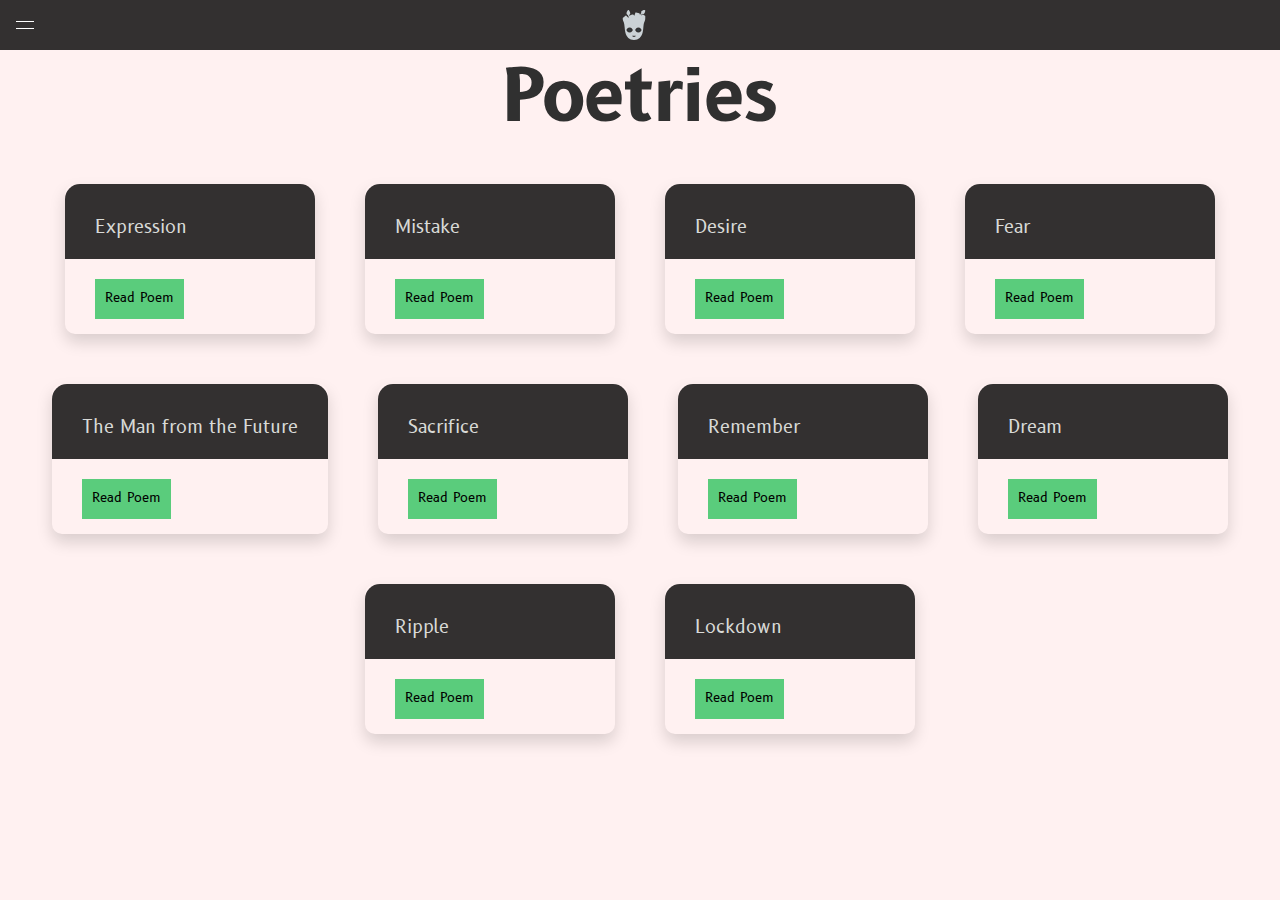
==== commit c9a36555: "Update poems.html" ====
--- a/poems.html
+++ b/poems.html
@@ -5,6 +5,7 @@
     <meta name="viewport" content="width=device-width, initial-scale=1.0">
     <title>Poems</title>
     <link href="https://fonts.googleapis.com/css?family=Aladin&display=swap" rel="stylesheet">
+    <link href="https://fonts.googleapis.com/css2?family=B612&display=swap" rel="stylesheet">
     <link rel="stylesheet" href="style.css">
     <link rel="stylesheet" href="poem.css">
     <link rel="shortcut icon" type="image/png" href="/favicon.png">
@@ -27,274 +28,106 @@
         </ul>
     </div>
 </nav>
-    <div class="poem-container">
-        <h1>
-            Poetries
-        </h1>
-        <div class="poem poem1">
-          <h2>  Expression</h2>
-<p>
-Sometimes<br>
-Words aren't enough<br>
-To express<br>
-The feelings<br>
-Beyond the stars<br>
-The stories<br>
-You told me<br>
-Would stay<br>
-Forever<br>
-And ever<br>
-In my heart<br>
-
-
-
-The horrors<br>
-I can't imagine<br>
-But the happiness<br>
-You shared<br>
-Was real<br>
-I hope we stay<br>
-Like this<br>
-For days to come<br>
-And decades to go<br>
-
-
-<br>
-At last<br>
-Congratulations<br>
-For everything you've<br>
-Accomplished so far<br>
-Why is it so hard<br>
-To end this story<br>
-When I have so much to say<br>
-About your glory!<br>
-
-
-I can write a novel<br>
-On your life<br>
-Maybe two<br>
-If you told me to write<br>
-It's taking time<br>
-But its worth<br>
-Every second<br>
-Every minute<br>
-Of my life!</p>
+<h1>Poetries</h1>
+<div class="poem-container">
+    <div class="card">
+        <div class="title">
+            <span>Expression</span>
         </div>
-        <div class="poem poem2">
-        <h2>Desire</h2>
-            <p>
-
-I play with fire<br>
-with a desire<br>
-following instructions<br>
-of my destruction<br>
-a path I chose<br>
-took me close<br>
-to everything I want<br>
-and nothing I truly desire<br><br>
-
-
-
-Repercussions<br>
-Cloud my mind<br>
-What else is<br>
-There to find<br>
-I've achieved<br>
-What I wanted<br>
-But was it<br>
-What I desired?</p>
-        </div>
-<div class="poem poem3">
-        <h2>Mistake</h2>
-                    <p>
-            After you've done everything you wanted to do <br>
-            What else is there to be explored and go through<br>
-            If you had a choice will there be something 
-            You would like to undo <br> 
-            <br>
-You think back and blink your eyes <br>
-You look for things you did wrong and those you did right <br>
- What exactly could you name a mistake?<br>
-  What are the things that were at stake?<br>
-   You sat on the swing in the night and began to contemplate
-    <br>
- <br>
-Life is all about ups and downs <br>
-Like the swing on which you are trying to frown  <br>
-The more you push the higher you go <br>
-The zeal to achieve something great <br>
-Taking something that's beyond your fate <br>
-<br>
-You smile at the moon <br>
-If only you had known <br>
-You could've done something better <br>
-To change your future forever 
-<br><br>
-But would you be here <br>
-Thinking without blinking <br>
-Sitting on a swing of hope <br>
-Why don't I think about the good things? <br>
-Why life is all about bling? <br>
-The nights get dark <br>
-The winds get cold <br>
-You remember the day <br>
-The hands that you hold <br>
-The people that were close <br>
-The gems that you lost <br>
-<br>
-But now you're all alone <br>
-What is that sound?<br>
-Is it the sound of nature<br>
-The sky the earth and every living thing <br>
-Are singing a song 
-<br>
-<br>
-What is this? <br>
-Are you crying? <br>
-Was coming here a mistake<br>
-It was a risk you had to take <br>
-You smile and this time<br>
-It's not fake!<br>
-<br>
-Pushing the swing <br>
-You go up in the sky <br>
-You see the light <br>
-Everyone you had<br>
-Everything you lost <br>
-Was in sight <br>
-Nothing was even worth the fight<br>
-<br>
-Only if you had enjoyed <br>
-The moments of joy <br>
-Instead of sorrow and pain <br>
-From things you didn't gain <br>
-But you could never refrain <br>
-That was the beginning of your bane <br>
-<br>
-Why no one <br>
-Values what they have<br>
-And leave what they can't <br>
-Dreams are okay to keep <br>
-But only if they let you sleep <br>
-Don't be tensed <br>
-Give yourself some air to breathe<br>
-You don't have to stay on your feet <br>
-<br>
-You won't be where you are <br>
-If you did everything right<br>
-You may laugh at it now <br>
-But you know I am right<br>
-This is not the end <br>
-It's a new journey <br>
-Of finding who you are <br>
-And what you want to be        
-   </p>
-        </div>
-<div class="poem poem4">
-        <h2>Fear</h2>
-                    <p>
-            I was awake till late midnight <br>
-            The wait was giving me a fright<br>
-            It was 4 in the morning or you can say night<br>
-            I was thinking about what I could've done in that fight
-            <br><br>
-I know I can't change the past <br>
-I just want this happiness to last <br>
-I have kept my emotions buried <br>
-No one should see me worried<br>
-A big smile daunts my face <br>
-In the back, I get haunted in a gloomy chase <br>
-I run away from the thoughts that follow <br>
-Why do I feel so hollow?<br>
-<br>
-My eyes are getting wetter <br>
-Now that I am writing this letter<br>
-My heart feels better<br>
-Life is tough <br>
-The journey is rough<br>
-I promised myself <br>
-I won't feel bad <br>
-For whatever I get <br>
-Or whatever I had!<br>
-<br>
-I am optimistic<br>
-But it takes courage to act stoic<br>
-I wanted to write my heart out <br>
-I feel like I am floating on a cloud <br>
-Writing is a pleasure<br>
-Took away all the pressure <br>
-At last, I hope <br>
-This was an unnecessary trope<br>
-I will pass the test of time <br>
-I am starting to hear a beautiful chime <br>
-It's bright and so full of light<br>
-I'd love to hear it for the rest of my life        <br><br>
-   </p>
-        </div>
-<div class="poem poem5">
-        <h2>The Man from the Future</h2>
-                    <p>
-What do we have here? <br>
-Another disappointment? <br>
-I think it's okay to say <br>
-You've accustomed yourself of this discontent <br><br>
-
-Let me take you to the future <br>
-How far you want to go?<br>
-Five ten how many years can you forego?<br>
-You want to know what is this blinding light?<br>
-It's your future,shining bright<br>
-<br>
-You don't believe me,you think it's fake?<br>
-I don't blame you, it's not your mistake<br>
-You think it's end and want to leave <br>
-It is not there's a lot more to achieve<br>
-<br>
-Look at it now it's getting clear <br>
-Your life that's ahead of you ,my dear <br>
-Don't you dare to cry it is not why we are here <br>
-It's not something painful that you have to bear <br>
-<br>
-Is that a smile on your face?<br>
-Wipe your tears,let it show some grace<br>
-Stop Right there <br>
-Take a breather<br>
-Let it go,be like a feather <br>
-Flying across mountains of rocks and deserts of sand <br>
-Rummaging through the never ending land<br>
-<br>
-Your time is over we have to go back <br>
-I hope you would get back on track<br>
-Let it all out,let it go <br>
-I know it hurts but look there you little hero<br>
-Yes that's you laughing at what you did <br>
-Looked so mature but acted like a kid <br>
-<br>
-Crying again?<br>
-You don't learn do you?<br>
-Is there something else you wanted to do?<br>
-Just what I expected,the answer is NO!<br>
-Don't do it, Don't look down <br>
-That's more like it <br>
-Smile a little more wide <br>
-In this never-ending heat <br>
-Show us your sparkling white teeth<br>
-Oh they are a little yellow <br>
-Sorry my little fellow <br>
-<br>
-Laughing are we now <br>
-Hahha make it loud <br>
-The whole world should listen to it <br>
-You have to make them reciprocate<br>
-<br>
-We are back where we started <br>
-It's time for me to get departed<br>
-See you again someday wherever you would be <br>
-After all,you are nothing but a younger me!<br>
-   </p>
+        <div class="read-poem">
+            <button>Read Poem</button>
         </div>
     </div>
+    <div class="card">
+        <div class="title">
+            <span>Mistake</span>
+        </div>
+        <div class="read-poem">
+            <button>Read Poem</button>
+        </div>
+    </div>
+    <div class="card">
+        <div class="title">
+            <span>Desire</span>
+        </div>
+        <div class="read-poem">
+            <button>Read Poem</button>
+        </div>
+    </div>
+    <div class="card">
+        <div class="title">
+            <span>Fear</span>
+        </div>
+        <div class="read-poem">
+            <button>Read Poem</button>
+        </div>
+    </div>
+    <div class="card">
+        <div class="title">
+            <span>The Man from the Future</span>
+        </div>
+        <div class="read-poem">
+            <button>Read Poem</button>
+        </div>
+    </div>
+    <div class="card">
+        <div class="title">
+            <span>Sacrifice</span>
+        </div>
+        <div class="read-poem">
+            <button>Read Poem</button>
+        </div>
+    </div>
+    <div class="card">
+        <div class="title">
+            <span>Remember</span>
+        </div>
+        <div class="read-poem">
+            <button>Read Poem</button>
+        </div>
+    </div>
+    <div class="card">
+        <div class="title">
+            <span>Dream</span>
+        </div>
+        <div class="read-poem">
+            <button>Read Poem</button>
+        </div>
+    </div>
+    <div class="card">
+        <div class="title">
+            <span>Ripple</span>
+        </div>
+        <div class="read-poem">
+            <button>Read Poem</button>
+        </div>
+    </div>
+    <div class="card">
+        <div class="title">
+            <span>Lockdown</span>
+        </div>
+        <div class="read-poem">
+            <button>Read Poem</button>
+        </div>
+    </div>
+</div>
+<div class="poem-window">
+    <img class="close-button" src="https://img.icons8.com/pastel-glyph/50/000000/cancel.png"/>
+    <h2></h2>
+    <p>
 
-    <script src="/loader.js"></script>
+    </p>
+</div>
+    <script>
+        (function(){
+    var burger = document.querySelector('.burger-container');
+    var header = document.querySelector('.navbar');
+
+    burger.onclick = function() {
+        header.classList.toggle('menu-opened');
+    }
+}());
+    </script>
+    <script src="/poem.js"></script>
 </body>
 </html>
--- a/style.css
+++ b/style.css
@@ -252,6 +252,7 @@
 .section-subtitle-about{
     background: var(--clr-accent);
     font-family: var(--ff-secondary);
+    color: var(--clr-dark);
     padding: .25em 1em;
     margin-bottom: 1em;
 }
@@ -409,7 +410,7 @@
     transform: scale(1) translateY(0px);
     opacity: 1;
   }
-  .logo{
+  .logo, .install{
     position: absolute;
     text-align: center;
     top:0;
@@ -419,7 +420,16 @@
     transition: all 1s;
     cursor: pointer;
   }
-
+.install{
+  right: 10px;
+  left: unset;
+  font-size: var(--fs-h3);
+  color: antiquewhite;
+  cursor: pointer;
+}
+.install a{
+  color: rgb(221, 219, 219);
+}
 /* Intro Section */
 
 .intro{
@@ -535,12 +545,13 @@
     text-align: center;
     min-height: 70vh;
     background-color: var(--clr-light);
-    background-image: url(/poem-back.jpg);
+    background-image: url(/images/poem-back.jpg);
     background-blend-mode: multiply;
   }
   .poems p{
     max-width:450px;
     margin: 2em auto;
+    font-weight: var(--fw-bold);
     font-size: large;
   }
   .my-poems .btn{
--- a/poem.css
+++ b/poem.css
@@ -1,52 +1,88 @@
-.poem-container h1{
-    font-family:"Mukta", sans-serif;
-    color:#000;
-    font-weight:bold;
-    font-size:3em;
+*{
+    margin:0;
+    padding:0;
+    box-sizing: border-box;
+    font-family: 'B612', sans-serif;
+    line-height: 1.5;
+    /* overflow-x: hidden; */
+}
+h1{
     text-align: center;
-    margin-top: 80px;
-    margin-bottom: 30px;
-    text-shadow:7px 5px 5px rgb(219, 201, 201);
+    margin-top: 60px;
+}
+body{
+    background: #fff1f1;
 }
 .poem-container{
     display: flex;
+    padding:20px;
+    justify-content: center;
+    align-items: center;
+    flex-wrap: wrap;
+    overflow-x: hidden;
+}
+.card{
+    min-width:250px;
+    height:150px;
+    box-shadow: 0 .5rem 1rem rgba(0,0,0,.15);
+    border-radius: 10px;
+    display: flex;
     flex-direction: column;
-    justify-content: space-evenly;
-    align-items: center;
+    margin:25px;
+}
+.title, .read-poem{
+    display: flex;
+    padding:10px;
     text-align: center;
+    padding-left: 20px;
 }
-.poem p,.poem h2{
-    font-family: 'Aladin', cursive;
-    margin-top: 20px;
-    font-size:1.2em;
+.title{
+    height: 50%;
+    background: rgba(0, 0, 0, 0.8);
+    color: #d9dad7;
+    border-top-left-radius: 15px;
+    border-top-right-radius: 15px;
+    padding: 30px;
 }
-.poem h2{
-    text-decoration: underline;
-    font-size:1.6em;
+.read-poem button{
+    background: #5acc7c;
+    border:none;
+    padding: 10px;
+    cursor: pointer;
+    margin:10px;
 }
-.poem{
+.read-poem button:hover{
+    background: #3dad5d;
+}
+button:active{
+    outline: none;
+}
+.poem-window{
+    z-index: 2;
+    position: fixed;
+    background: white;
+    height: 100vh;
+    width: 100%;
+    right:0;
+    top:0;
+    padding:30px;
+    transform:translateX(100vw);
+    transition: all 1s;
+    overflow: auto;
+    padding-top: 45px;
+    opacity: 0;
+}
+.poem-window h2{
     padding: 30px;
-    width: 92%;
-    padding: 50px;
-    border-radius: 20px;
 }
-.poem1, .poem3{
-    min-height:80vh;
-    background: url("/images/poemsimg3.png") no-repeat center  center/cover;
+.poem-window p {
+    background:#eee;
+    padding: 30px;
+    border-radius: 15px;
 }
-.poem2{
-    min-height:80vh;
-    margin-top:50px;
-    padding-top: 50px;
-    margin-bottom: 50px;
-    background: url("/images/poemsimg2.png") no-repeat center center/cover;
+.poem-window img{
+    position: absolute;
+    right:0;
+    margin: 20px;
+    cursor: pointer;
 }
-
-@media screen and (min-width:820px){
-    .poem p,.poem h2{
-        font-size:1.5em;
-    }
-    .poem{
-        width: 65%;
-    }
-}
